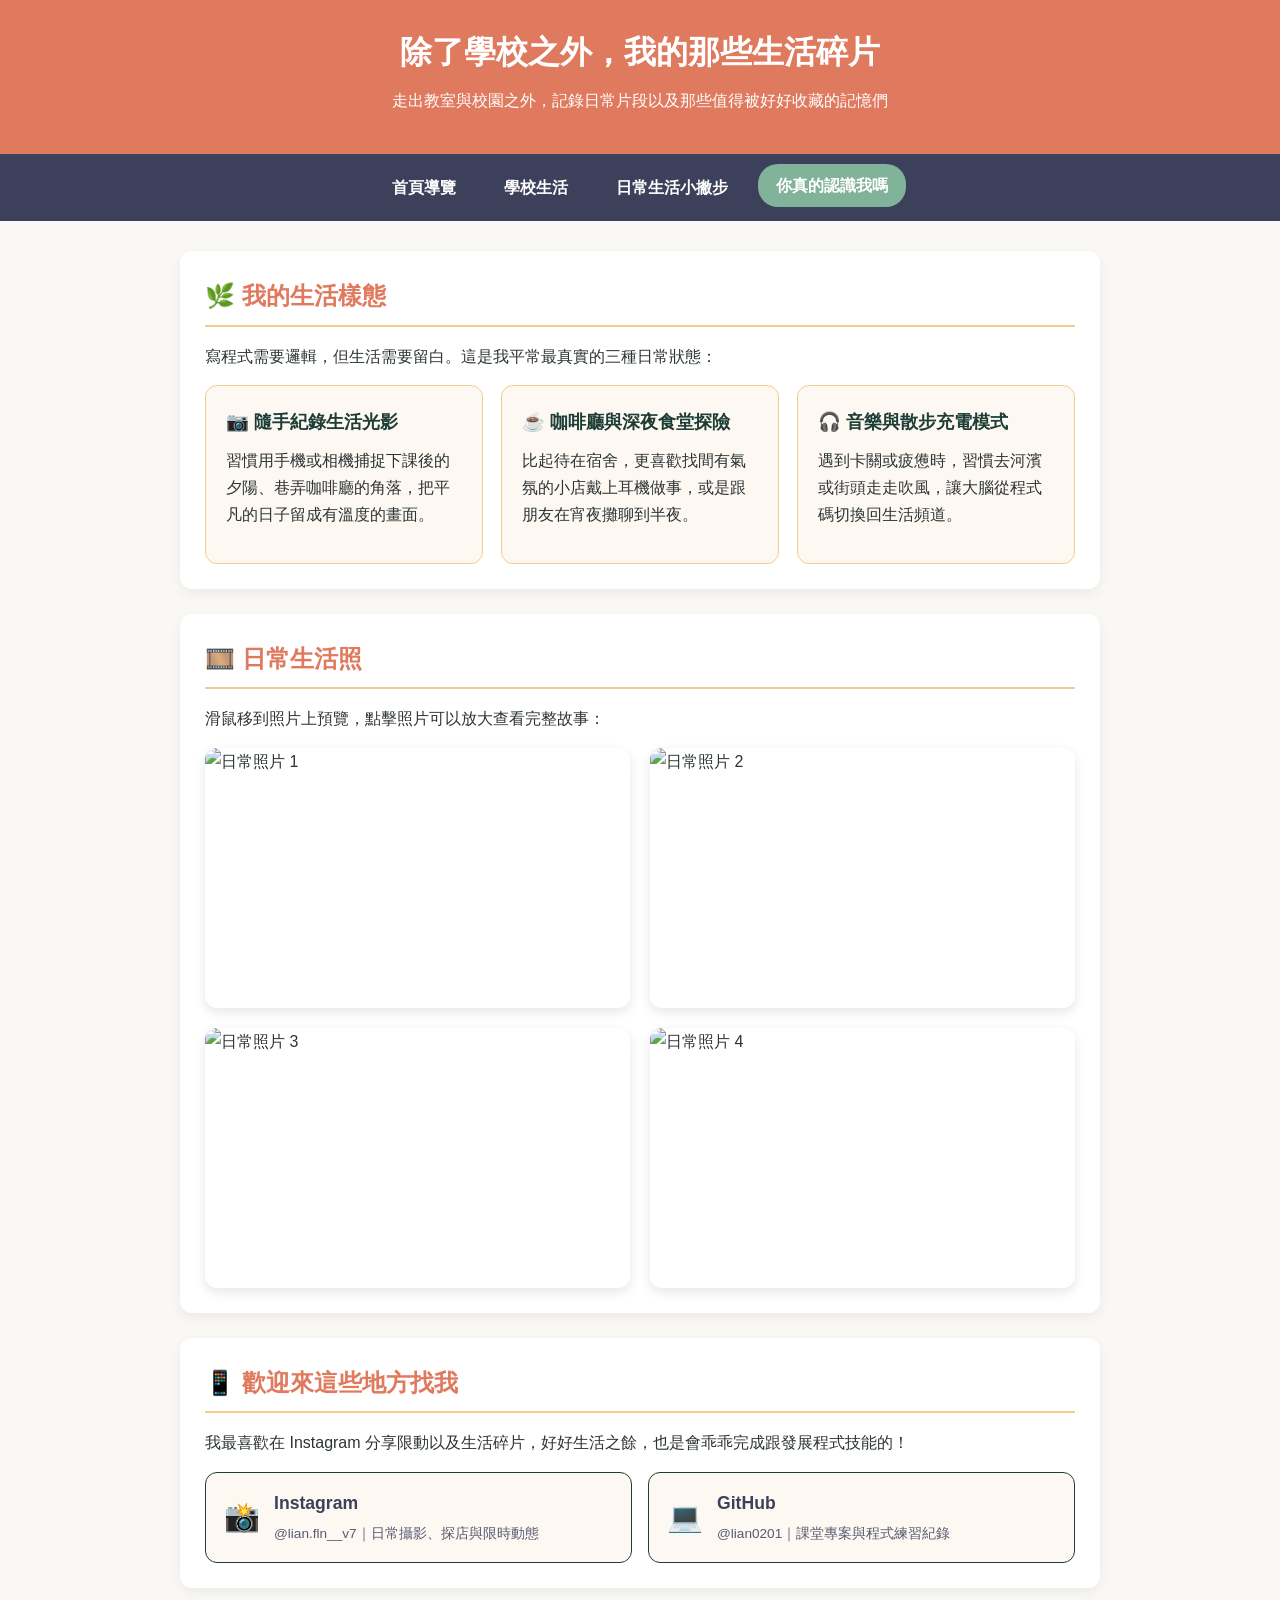
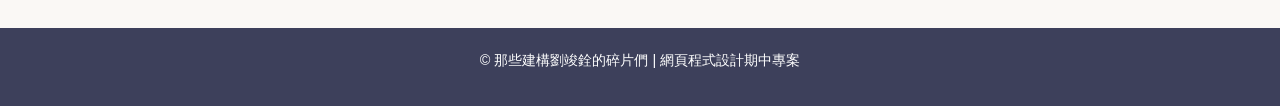
==== social.html @ 28ab3821 "Add files via upload" ====
<!DOCTYPE html>
<html lang="zh-Hant">
<head>
    <meta charset="UTF-8">
    <meta name="viewport" content="width=device-width, initial-scale=1.0">
    <title>生活樣態與社群 | 我的大學生活指南</title>
    <link rel="stylesheet" href="style.css">
</head>
<body>

    <header>
        <h1>除了學校之外，我的那些生活碎片</h1>
        <p>走出教室與校園之外，記錄日常片段以及那些值得被好好收藏的記憶們</p>
    </header>

    <nav>
        <a href="index.html">首頁導覽</a>
        <a href="clubs.html">學校生活</a>
        <a href="lifestyle.html">日常生活小撇步</a>
        <a href="social.html" class="active">你真的認識我嗎</a>
    </nav>

    <main class="container">
        <!-- 區塊一：我的生活樣態 -->
        <section>
            <h2>🌿 我的生活樣態</h2>
            <p>寫程式需要邏輯，但生活需要留白。這是我平常最真實的三種日常狀態：</p>
            <div class="vibe-grid">
                <div class="vibe-card">
                    <h3>📷 隨手紀錄生活光影</h3>
                    <p>習慣用手機或相機捕捉下課後的夕陽、巷弄咖啡廳的角落，把平凡的日子留成有溫度的畫面。</p>
                </div>
                <div class="vibe-card">
                    <h3>☕ 咖啡廳與深夜食堂探險</h3>
                    <p>比起待在宿舍，更喜歡找間有氣氛的小店戴上耳機做事，或是跟朋友在宵夜攤聊到半夜。</p>
                </div>
                <div class="vibe-card">
                    <h3>🎧 音樂與散步充電模式</h3>
                    <p>遇到卡關或疲憊時，習慣去河濱或街頭走走吹風，讓大腦從程式碼切換回生活頻道。</p>
                </div>
            </div>
        </section>

        <!-- 區塊二：日常生活照（點擊可開啟放大燈箱） -->
        <section>
            <h2>🎞️ 日常生活照</h2>
            <p>滑鼠移到照片上預覽，點擊照片可以放大查看完整故事：</p>
            <div class="photo-grid">
                <div class="photo-card" onclick="openLightbox(this)">
                    <img src="./src/img_7.JPG" alt="日常照片 1">
                    <div class="photo-overlay">
                        <h4>和許久未見的高中同學一起出遠門</h4>
                        <p>許久沒見，總是有許多事情想要分享和更新。就把這樣的話語跟想念帶到距離高雄的彼岸-宜蘭，不只是單純玩樂跟開心，更是好好相處、聊天、分享的一段時光。</p>
                    </div>
                </div>

                <div class="photo-card" onclick="openLightbox(this)">
                    <img src="./src/img_8.JPG" alt="日常照片 2">
                    <div class="photo-overlay">
                        <h4>逃離生活的野餐局</h4>
                        <p>一群大學生好不容易考完期中考，終於有時間可以好好放鬆。一邊吃著點心、一邊分享自己的近況跟心情，知道雖然彼此的生活各自忙碌，但我們卻仍然可以好好接住彼此。</p>
                    </div>
                </div>

                <div class="photo-card" onclick="openLightbox(this)">
                    <img src="./src/img_9.jpg" alt="日常照片 3">
                    <div class="photo-overlay">
                        <h4>社團一起出門玩</h4>
                        <p>平常大家總是在社團裡面忙進忙出的，也都為了各樣的活動籌備而努力。社團也紀念大家的付出，舉辦了社遊。一大群人一起南下台中，度過了美好且珍貴的兩天一夜！</p>
                    </div>
                </div>

                <div class="photo-card" onclick="openLightbox(this)">
                    <img src="./src/img_10.jpg" alt="日常照片 4">
                    <div class="photo-overlay">
                        <h4>享受和家人的精心時刻</h4>
                        <p>在台北讀書的這一段時間內，與高雄家人的聯繫絕對不如在我在高雄般的頻繁。每次回高雄，我總是想著一定要好好跟家人待在一起，好好享受這個短暫但是卻無比溫馨的時刻。</p>
                    </div>
                </div>
            </div>
        </section>

        <!-- 區塊三：我的社群媒體 -->
        <section>
            <h2>📱 歡迎來這些地方找我</h2>
            <p>我最喜歡在 Instagram 分享限動以及生活碎片，好好生活之餘，也是會乖乖完成跟發展程式技能的！</p>
            <div class="social-grid">
                <a href="https://www.instagram.com/lian.fln__v7?obrf=a216Y2MyeGQwOGNs&utm_source=qr" target="_blank" class="social-card">
                    <span class="social-icon">📸</span>
                    <div>
                        <h3>Instagram</h3>
                        <p>@lian.fln__v7｜日常攝影、探店與限時動態</p>
                    </div>
                </a>

                <a href="https://github.com/lian0201" target="_blank" class="social-card">
                    <span class="social-icon">💻</span>
                    <div>
                        <h3>GitHub</h3>
                        <p>@lian0201｜課堂專案與程式練習紀錄</p>
                    </div>
                </a>
            </div>
        </section>
    </main>

    <footer>
        <p>&copy; 那些建構劉竣銓的碎片們 | 網頁程式設計期中專案</p>
    </footer>

    <!-- 點擊照片後彈出的放大燈箱（預設隱藏） -->
    <div id="lightbox" class="lightbox-modal" onclick="closeLightbox(event)">
        <div class="lightbox-content">
            <span class="lightbox-close" onclick="closeLightbox(event)">&times;</span>
            <img id="lightbox-img" src="" alt="放大日常照片">
            <h3 id="lightbox-title"></h3>
            <p id="lightbox-desc"></p>
        </div>
    </div>

    <script src="script.js"></script>
</body>
</html>
---- style.css ----
/* 全域設定與視覺一致性 */
* {
    box-sizing: border-box;
    margin: 0;
    padding: 0;
}

.hero {
    position: relative;
    height: 600px;
    padding: 0;
    /* 覆蓋原本 header 的內距，讓圖片能滿版貼齊邊緣 */
    text-align: left;
    /* 覆蓋原本 header 的置中，讓文字靠左對齊 */

    /* 若圖片放在 images 資料夾內，請改為 url("images/4B12A1A2-219D-44A2-B5BF-FB95EF7E0FB4.jpg") */
    background-image: url("./src/img_1.jpg");
    background-size: cover;
    background-position: center;

    display: flex;
    align-items: center;
}

/* Dark gradient overlay */
.overlay {
    position: absolute;
    top: 0;
    bottom: 0;
    left: 0;
    right: 0;

    background: linear-gradient(to right,
            rgba(0, 0, 0, 0.85),
            rgba(0, 0, 0, 0.1));
}

/* Text on top of the overlay */
.hero-content {
    position: relative;
    z-index: 1;
    /* 確保文字一定浮在 overlay 蒙版上方 */
    color: white;
    padding: 60px;
}

.hero-content h1 {
    font-size: 60px;
    margin-bottom: 12px;
}

body {
    font-family: "Segoe UI", "Microsoft JhengHei", sans-serif;
    background-color: #FAF8F5;
    /* 溫暖米白背景 */
    color: #2D3436;
    line-height: 1.7;
}

/* 頁首與導覽列 */
header {
    background-color: #E07A5F;
    /* 活力陶土橘 */
    color: #FFFFFF;
    padding: 25px 20px;
    text-align: center;
}

header h1 {
    font-size: 2rem;
    margin-bottom: 8px;
}

nav {
    background-color: #3D405B;
    display: flex;
    justify-content: center;
    flex-wrap: wrap;
    padding: 12px 0;
}

nav a {
    color: #FFFFFF;
    text-decoration: none;
    padding: 8px 18px;
    margin: 0 6px;
    border-radius: 20px;
    font-weight: bold;
    transition: background-color 0.3s, transform 0.2s;
}

/* 互動元素 Hover 效果 */
nav a:hover,
nav a.active {
    background-color: #81B29A;
    /* 鼠尾草綠 */
    transform: translateY(-2px);
}

/* 主要內容容器 */
main {
    max-width: 960px;
    margin: 30px auto;
    padding: 0 20px;
}

section {
    background-color: #FFFFFF;
    padding: 25px;
    margin-bottom: 25px;
    border-radius: 12px;
    box-shadow: 0 4px 12px rgba(0, 0, 0, 0.06);
}

h2 {
    color: #E07A5F;
    border-bottom: 2px solid #F2CC8F;
    padding-bottom: 8px;
    margin-bottom: 16px;
}

p {
    margin-bottom: 14px;
}

/* 圖片樣式 */
.profile-box {
    display: flex;
    align-items: center;
    gap: 24px;
    flex-wrap: wrap;
}

.profile-wrapper {
    width: 180px;
    height: 180px;
    border-radius: 50%;
    border: 4px solid #F2CC8F;
    overflow: hidden;
    /* 把放大後超出圓框的部分裁切掉 */
    flex-shrink: 0;
    /* 防止在 flex 排版中被文字擠壓變形 */
}

.profile-img {
    width: 100%;
    height: 100%;
    object-fit: cover;
    transform: scale(1.5);
    /* 照片內容放大 150% */
}

.banner-img {
    width: 100%;
    max-height: 100%;
    object-fit: cover;
    border-radius: 10px;
    margin: 15px 0;
}

/* 2x2 網格排版 (2列2欄) */
.grid-2x2 {
    display: grid;
    grid-template-columns: repeat(2, 1fr);
    gap: 20px;
    margin-top: 15px;
}

/* 卡片本體 */
.grid-card {
    position: relative;
    /* 作為內部標題與蒙版定位的基準 */
    height: 200px;
    /* 稍微加高一點，讓左上角標題與下方文字有充足空間 */
    background-color: #FDF8F2;
    /* 維持純色背景 */
    border: 1px solid #F2CC8F;
    border-radius: 10px;
    overflow: hidden;
    /* 裁切超出圓角的部分 */
    cursor: pointer;
    transition: transform 0.3s ease, box-shadow 0.3s ease;
}

.grid-card:hover {
    transform: translateY(-4px);
    box-shadow: 0 8px 18px rgba(0, 0, 0, 0.15);
}

/* 標題：平時在正中央，Hover 時縮小並滑動到左上角 */
.grid-card h3 {
    position: absolute;
    top: 50%;
    left: 50%;
    transform: translate(-50%, -50%) scale(1);
    /* 精準置中且維持原尺寸 */
    transform-origin: top left;
    /* 設定縮放基準點為左上角 */
    white-space: nowrap;
    /* 移動過程中保持單行不換行 */
    color: #3D405B;
    font-size: 1.35rem;
    margin: 0;
    z-index: 2;
    /* 層級高於深色蒙版，才不會被蓋住 */
    transition: all 0.4s cubic-bezier(0.25, 0.8, 0.25, 1);
    /* 平滑滑動與縮放動畫 */
}

/* 滑鼠移過去時：標題移動到左上角、縮小為 0.85 倍、並換成亮色字 */
.grid-card:hover h3 {
    top: 20px;
    left: 24px;
    transform: translate(0, 0) scale(0.85);
    color: #F5CC8F;
    /* 暖金色，在深色蒙版上更清楚 */
}

/* 說明文字與深色蒙版：平時透明隱藏，Hover 時淡入顯示 */
.grid-card p {
    position: absolute;
    top: 0;
    left: 0;
    width: 100%;
    height: 100%;
    margin: 0;
    padding: 58px 24px 20px 24px;
    /* 上方留出 58px 給左上角的標題 */
    background-color: rgba(45, 52, 54, 0.92);
    /* 深色半透明蒙版 */
    color: #FFFFFF;
    text-align: left;
    /* 文字靠左對齊，與左上角標題呼應 */
    line-height: 1.6;
    z-index: 1;
    /* 位於卡片背景之上、標題之下 */
    opacity: 0;
    /* 平時隱藏 */
    transition: opacity 0.35s ease;
    /* 蒙版淡入動畫 */
}

.grid-card:hover p {
    opacity: 1;
}

/* 清單樣式 */
ul,
ol {
    margin-left: 24px;
    margin-bottom: 15px;
}

li {
    margin-bottom: 8px;
}

/* 1. 修改 .timetable：把 collapse 改為 separate，並加上格子間距 */
.timetable {
    table-layout: fixed;
    width: 100%;
    border-collapse: separate;
    /* 關鍵：必須改成 separate，裡面的格子才能設圓角 */
    border-spacing: 6px;
    /* 讓每個圓角方塊之間留出空隙，像 App 卡片一樣 */
    margin-top: 15px;
    font-size: 0.95rem;
    font-weight: bold;
    border: 2px solid #1E3D37;
    border-radius: 14px;
    /* 順便幫最外層的深綠大框加上圓角 */
    padding: 4px;
    background-color: #FFFFFF;
}

/* 2. 修改表頭與節次欄：加上圓角 */
.timetable th,
.period-col {
    background-color: #1E3D37;
    color: #FFFFFF;
    border-radius: 8px;
    /* 表頭與節次圓角 */
    padding: 8px 4px;
}

.timetable th:first-child,
.period-col {
    width: 50px;
}

/* 3. 修改課程儲存格：加上圓角 */
.timetable td {
    height: 48px;
    padding: 8px 6px;
    border-radius: 10px;
    /* 關鍵：設定每個課程方塊的圓角弧度 */
    text-align: center;
    vertical-align: middle;
    transition: filter 0.2s ease, transform 0.2s ease;
}

.timetable td[class^="course-"]:hover {
    filter: brightness(0.95);
    transform: scale(1.05);
    /* 滑鼠移過去時方塊微微浮起 */
}

/* 沒課的格子設為透明，讓有課的圓角方塊更明顯跳出來 */
.cell-empty {
    background-color: transparent;
}

/* 午休橫條 */
.cell-noon {
    height: 24px;
    background-color: #f2cc8f9e;
    border-radius: 8px;
    border: 1.5px solid #1E3D37; 
}

/* 統一所有課程的底色與圓角框線（與白色背景切開） */
.timetable td[class^="course-"] {
    background-color: #EBF3F0;      /* 統一的柔和淡綠底色，與背景明顯區隔 */
    color: #1E3D37;                 /* 深森綠文字，呼應你的課表外框 */
    border: 1.5px solid #1E3D37;    /* 清楚的圓角框線 */
    border-radius: 10px;
    box-shadow: 0 2px 5px rgba(30, 61, 55, 0.08); /* 微微浮起的立體感 */
}

/* 滑鼠移過去時的互動回饋 */
.timetable td[class^="course-"]:hover {
    background-color: #DCEAE4;
    transform: translateY(-2px);
}

/* 按鈕與 JS 互動區塊樣式 */
.btn {
    background-color: #E07A5F;
    color: #FFFFFF;
    border: none;
    padding: 10px 18px;
    margin: 5px 8px 5px 0;
    border-radius: 8px;
    cursor: pointer;
    font-size: 1rem;
    transition: background-color 0.3s;
}/* 推薦卡片左右並排排版 */
.guide-flex {
    display: flex;
    align-items: flex-start;
    gap: 24px;
}

/* 左側直向小圖 */
.guide-photo {
    width: 160px;
    height: 210px;
    object-fit: cover;
    border-radius: 8px;
    flex-shrink: 0; /* 防止圖片被右側文字擠壓變形 */
    box-shadow: 0 3px 10px rgba(0, 0, 0, 0.12);
}

.guide-info {
    flex: 1;
}

.guide-info h3 {
    color: #3D405B;
    margin-bottom: 10px;
}

/* 店家 IG 與連結按鈕 */
.guide-links {
    margin-top: 14px;
    display: flex;
    gap: 12px;
    flex-wrap: wrap;
}

.guide-links a {
    display: inline-block;
    background-color: #3D405B;
    color: #FFFFFF;
    text-decoration: none;
    padding: 6px 14px;
    border-radius: 6px;
    font-size: 0.9rem;
    transition: background-color 0.3s;
}

.guide-links a:hover {
    background-color: #E07A5F;
}

.btn:hover {
    background-color: #C85A3E;
}

.interactive-box {
    background-color: #F4F9F6;
    border-left: 5px solid #81B29A;
    padding: 18px;
    margin-top: 15px;
    border-radius: 6px;
}

.quiz-question {
    margin-bottom: 16px;
    padding-bottom: 12px;
    border-bottom: 1px dashed #CCC;
}

/* 外部社群連結卡片 */
.social-links a {
    display: inline-block;
    background-color: #3D405B;
    color: #FFFFFF;
    padding: 10px 20px;
    margin: 6px 10px 6px 0;
    border-radius: 8px;
    text-decoration: none;
    transition: background-color 0.3s;
}

.social-links a:hover {
    background-color: #81B29A;
}
/* === 第四頁：生活樣態、相簿與社群媒體樣式 === */
.vibe-grid {
    display: grid;
    grid-template-columns: repeat(3, minmax(0, 1fr));
    gap: 18px;
    margin-top: 15px;
}

.vibe-card {
    background-color: #FDF8F2;
    border: 1.5px solid #F2CC8F;
    border-radius: 12px;
    padding: 20px;
}

.vibe-card h3 {
    color: #1E3D37;
    font-size: 1.15rem;
    margin-bottom: 10px;
}

/* 日常生活照 2x2 網格（鎖定高度與寬度，防止照片超出卡片） */
.photo-grid {
    display: grid;
    grid-template-columns: repeat(2, minmax(0, 1fr));
    gap: 20px;
    margin-top: 15px;
}

.photo-card {
    position: relative;
    width: 100%;
    height: 260px;
    border-radius: 12px;
    overflow: hidden;
    cursor: pointer;
    box-shadow: 0 4px 12px rgba(0, 0, 0, 0.1);
}

.photo-card img {
    display: block;
    width: 100%;
    height: 100%;
    max-width: 100%;
    object-fit: cover;
    transition: transform 0.4s ease;
}

.photo-overlay {
    position: absolute;
    inset: 0;
    background: linear-gradient(to top, rgba(0, 0, 0, 0.85) 10%, rgba(0, 0, 0, 0.1) 70%);
    color: #FFFFFF;
    display: flex;
    flex-direction: column;
    justify-content: flex-end;
    padding: 20px;
    opacity: 0;
    transition: opacity 0.35s ease;
}

.photo-card:hover img {
    transform: scale(1.06);
}

.photo-card:hover .photo-overlay {
    opacity: 1;
}

.photo-overlay h4 {
    color: #F2CC8F;
    font-size: 1.15rem;
    margin-bottom: 6px;
}

.photo-overlay p {
    font-size: 0.92rem;
    margin: 0;
}

/* 社群媒體連結卡片 */
.social-grid {
    display: grid;
    grid-template-columns: repeat(2, minmax(0, 1fr));
    gap: 16px;
    margin-top: 15px;
}

.social-card {
    display: flex;
    align-items: center;
    gap: 14px;
    background-color: #FDF8F2;
    border: 1.5px solid #1E3D37;
    border-radius: 12px;
    padding: 16px 18px;
    text-decoration: none;
    color: #3D405B;
    transition: all 0.3s ease;
}

.social-card:hover {
    background-color: #1E3D37;
    color: #FFFFFF;
    transform: translateY(-3px);
}

.social-icon {
    font-size: 1.8rem;
}

.social-card h3 {
    font-size: 1.1rem;
    margin-bottom: 4px;
}

.social-card p {
    font-size: 0.85rem;
    margin: 0;
    opacity: 0.85;
}

/* 燈箱放大視窗 */
.lightbox-modal {
    display: none;
    position: fixed;
    inset: 0;
    background-color: rgba(0, 0, 0, 0.8);
    z-index: 1000;
    justify-content: center;
    align-items: center;
    padding: 20px;
}

.lightbox-content {
    position: relative;
    background-color: #FDF8F2;
    border: 2px solid #1E3D37;
    border-radius: 14px;
    max-width: 560px;
    width: 100%;
    padding: 24px;
    text-align: center;
    box-shadow: 0 10px 30px rgba(0, 0, 0, 0.35);
}

.lightbox-content img {
    width: 100%;
    max-height: 380px;
    object-fit: cover;
    border-radius: 10px;
    margin-bottom: 15px;
}

/* 右上角半透明圓形關閉按鈕（剛好落在圖片右上角內側） */
.lightbox-close {
    position: absolute;
    top: 34px;                             /* 外框內距 24px + 10px，精準對齊圖片上緣 */
    right: 34px;                           /* 外框內距 24px + 10px，精準對齊圖片右緣 */
    width: 32px;
    height: 32px;
    border-radius: 50%;                    /* 圓形徽章外框 */
    background-color: rgba(0, 0, 0, 0.45); /* 半透明黑底，背景是亮天空或暗夜景都清楚 */
    color: #FFFFFF;
    font-size: 1.3rem;
    font-weight: bold;
    line-height: 1;
    display: flex;
    align-items: center;
    justify-content: center;
    cursor: pointer;
    transition: background-color 0.25s ease, transform 0.2s ease;
}

.lightbox-close:hover {
    background-color: rgba(30, 61, 55, 0.85); /* 滑鼠移過去時轉為深森綠色 */
    transform: scale(1.08);
}
@media (max-width: 768px) {
    .vibe-grid,
    .photo-grid,
    .social-grid {
        grid-template-columns: 1fr;
    }
}

/* 頁尾 */
footer {
    text-align: center;
    padding: 20px;
    background-color: #3D405B;
    color: #FFFFFF;
    margin-top: 40px;
    font-size: 0.9rem;
}
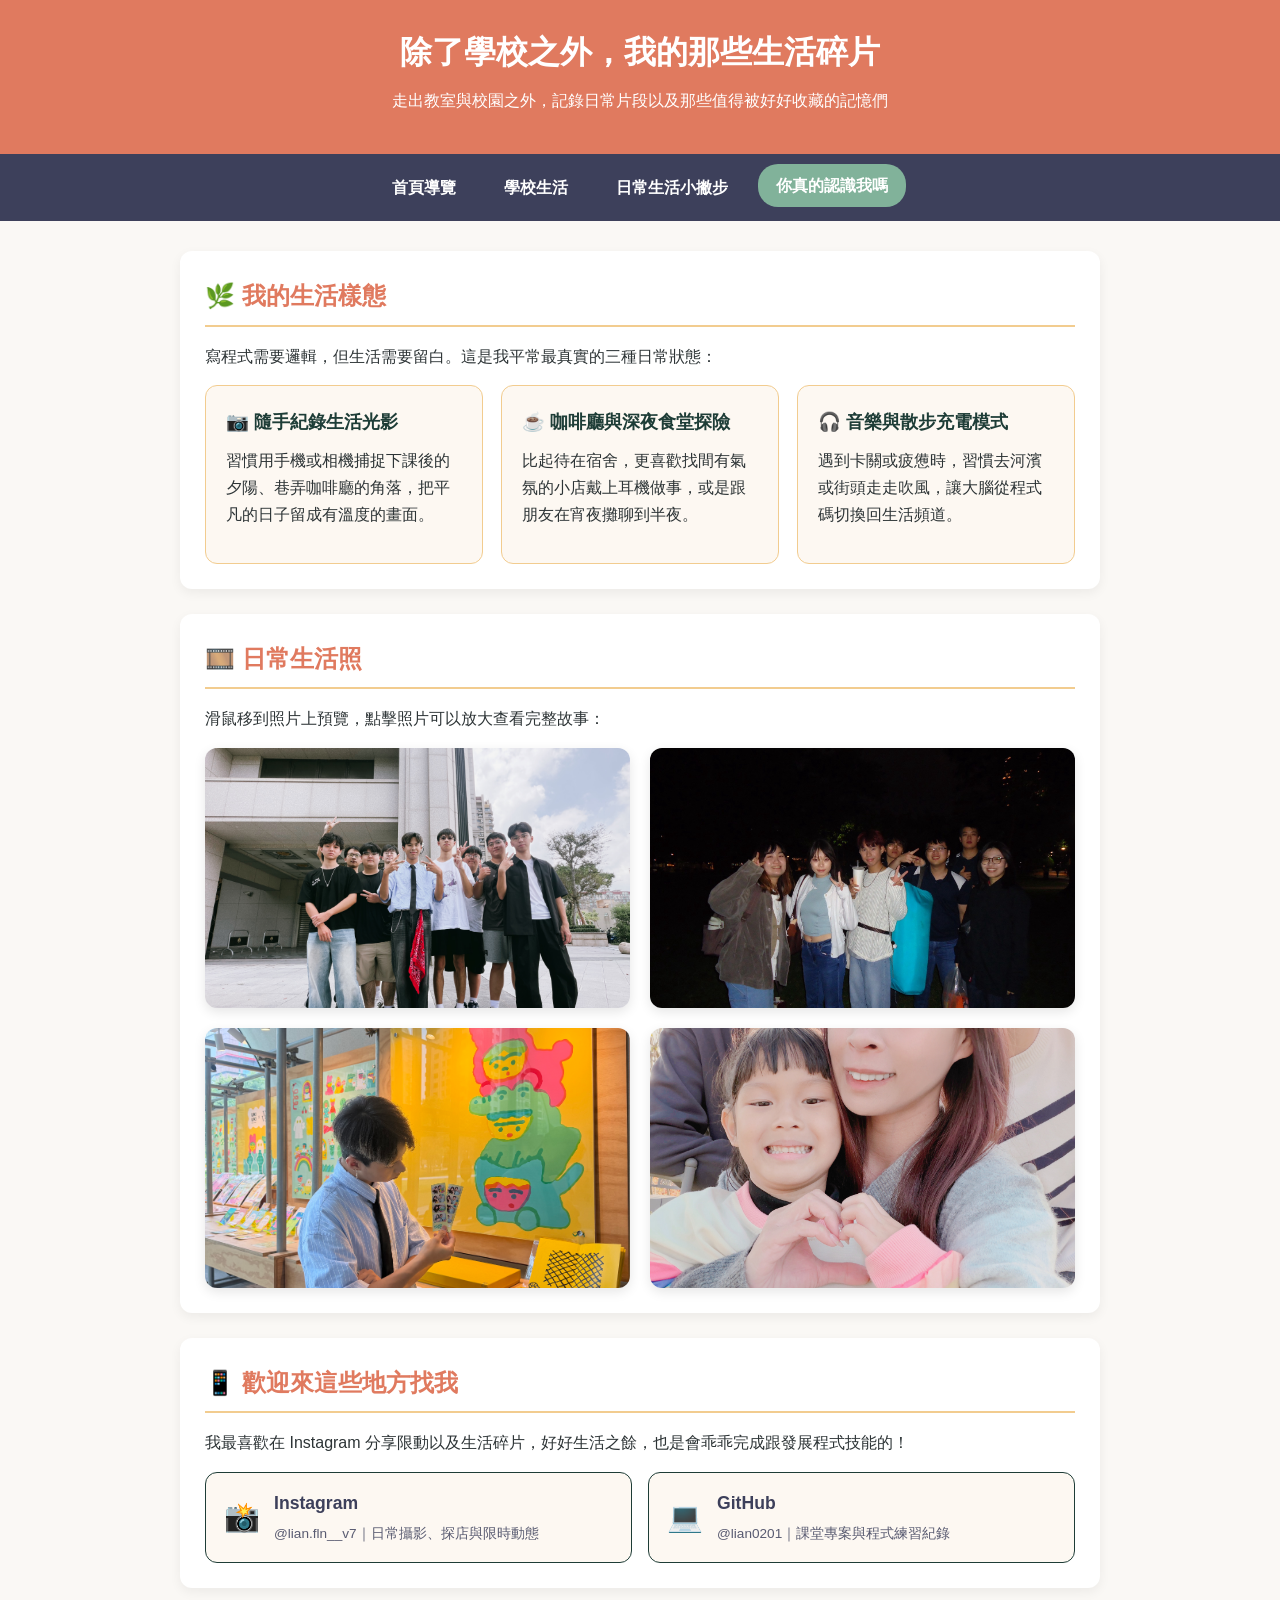
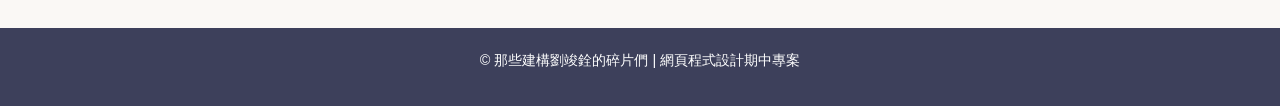
==== commit f69e97c1: "Update social.html" ====
--- a/social.html
+++ b/social.html
@@ -71,7 +71,7 @@
                 </div>
 
                 <div class="photo-card" onclick="openLightbox(this)">
-                    <img src="./src/img_10.jpg" alt="日常照片 4">
+                    <img src="./src/img_10.JPG" alt="日常照片 4">
                     <div class="photo-overlay">
                         <h4>享受和家人的精心時刻</h4>
                         <p>在台北讀書的這一段時間內，與高雄家人的聯繫絕對不如在我在高雄般的頻繁。每次回高雄，我總是想著一定要好好跟家人待在一起，好好享受這個短暫但是卻無比溫馨的時刻。</p>
@@ -120,4 +120,4 @@
 
     <script src="script.js"></script>
 </body>
-</html>+</html>
